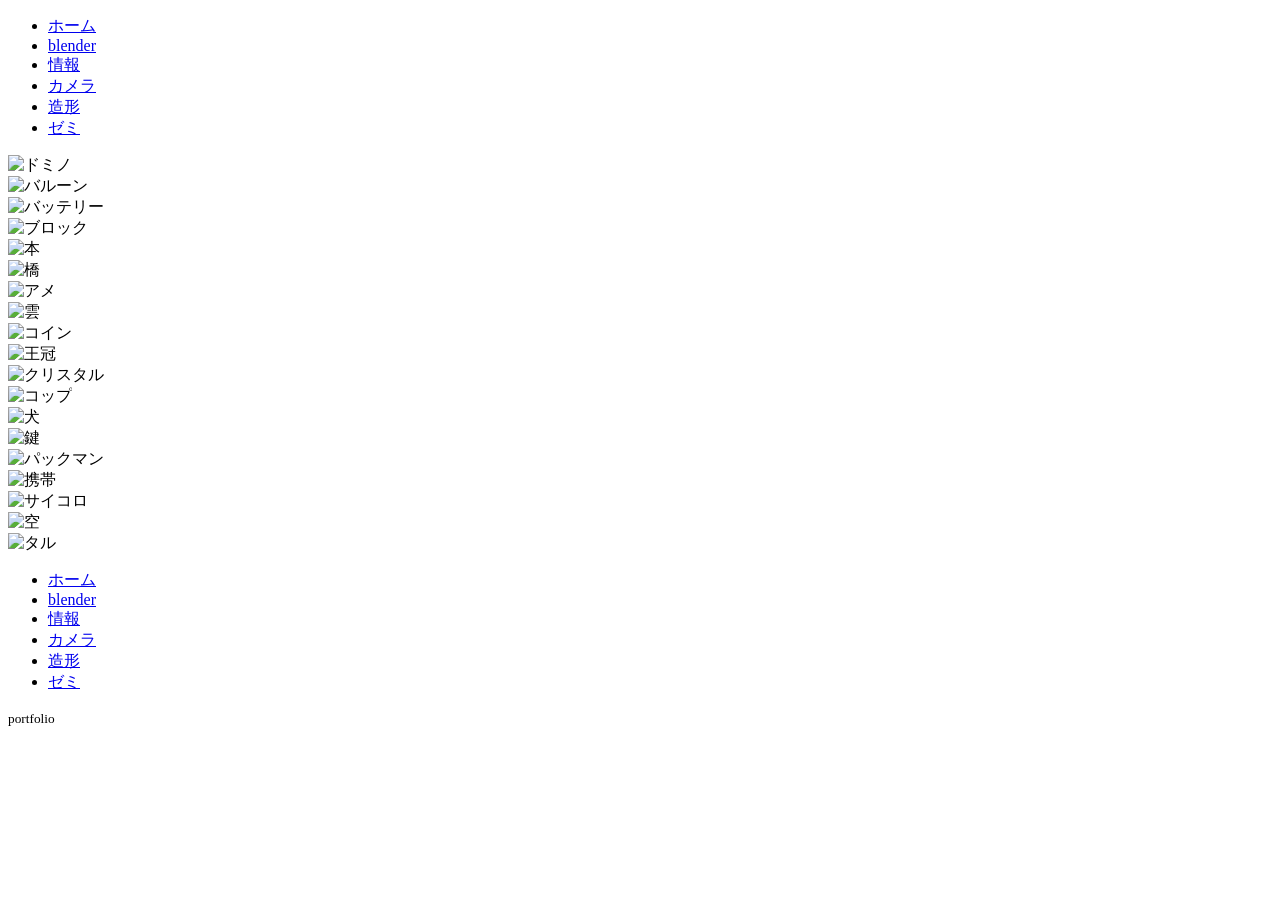
==== blender.html @ 0f18a7bf "Add files via upload" ====
<!DOCTYPE html>
<html lang="ja">
<head>
    <meta charset="UTF-8">
    <title>メニュー一覧</title>
    <meta name="description" content="複数ページに渡るデザインを通して、よりレベルアップしたコーディングとCSSの使い回し方を身につけましょう">
    <link rel="stylesheet" href="css/reset.css">
    <link rel="preconnect" href="https://fonts.googleapis.com">
    <link rel="preconnect" href="https://fonts.gstatic.com" crossorigin>
    <link href="https://fonts.googleapis.com/css2?family=Noto+Sans+JP:wght@100..900&display=swap" rel="stylesheet">
    <link rel="stylesheet" href="css/style.css">
</head>
<body>
    <header class="header">
    <nav class="header-nav">
        <ul class="header-nav-list">
            <li class="header-nav-item">
                <a href="index.html" class="header-nav-link">ホーム</a>
            </li>
            <li class="header-nav-item">
                <a href="blender.html" class="header-nav-link">blender</a>
            </li>
            <li class="header-nav-item">
                <a href="jyouhou.html" class="header-nav-link">情報</a>
            </li>
            <li class="header-nav-item">
                <a href="camera.html" class="header-nav-link">カメラ</a>
            </li>
            <li class="header-nav-item">
                <a href="zoukei.html" class="header-nav-link">造形</a>
            </li>
            <li class="header-nav-item">
                <a href="zemi.html" class="header-nav-link">ゼミ</a>
            </li>
        </ul>
    </nav>
 </header>
 <div class="kv_menu">
 </div>
 <main>
    <section class="menu section-wrap_detail">
        <div class="section-inner">
            <div class="menu-wrap">
                <div class="menu-item">
                    <div class="menu-img-box">
                        <img src="img/blnefer/domino.mp4" alt="ドミノ" class="menu-img">
                    </div>
                </div>
                <div class="menu-item">
                    <div class="menu-img-box">
                        <img src="img/blnefer/balloon.png" alt="バルーン" class="menu-img">
                    </div>
                </div>
                <div class="menu-item">
                    <div class="menu-img-box">
                        <img src="img/blnefer/battery.png" alt="バッテリー" class="menu-img">
                    </div>
                </div>
                <div class="menu-item">
                    <div class="menu-img-box">
                        <img src="img/blnefer/block.png" alt="ブロック" class="menu-img">
                    </div>
                </div>
                <div class="menu-item">
                    <div class="menu-img-box">
                        <img src="img/blnefer/book.png" alt="本" class="menu-img">
                    </div>
                </div>
                <div class="menu-item">
                    <div class="menu-img-box">
                        <img src="img/blnefer/bridge.png" alt="橋" class="menu-img">
                    </div>
                </div>
                <div class="menu-item">
                    <div class="menu-img-box">
                        <img src="img/blnefer/candy.png" alt="アメ" class="menu-img">
                    </div>
                </div>
                <div class="menu-item">
                    <div class="menu-img-box">
                        <img src="img/blnefer/cloud.png" alt="雲" class="menu-img">
                    </div>
                </div>
                <div class="menu-item">
                    <div class="menu-img-box">
                        <img src="img/blnefer/coin.png" alt="コイン" class="menu-img">
                    </div>
                </div>
                <div class="menu-item">
                    <div class="menu-img-box">
                        <img src="img/blnefer/crown.png" alt="王冠" class="menu-img">
                    </div>
                </div>
                <div class="menu-item">
                    <div class="menu-img-box">
                        <img src="img/blnefer/crystal.png" alt="クリスタル" class="menu-img">
                    </div>
                </div>
                <div class="menu-item">
                    <div class="menu-img-box">
                        <img src="img/blnefer/cup.png" alt="コップ" class="menu-img">
                    </div>
                </div>
                <div class="menu-item">
                    <div class="menu-img-box">
                        <img src="img/blnefer/dog.png" alt="犬" class="menu-img">
                    </div>
                </div>
                <div class="menu-item">
                    <div class="menu-img-box">
                        <img src="img/blnefer/key.png" alt="鍵" class="menu-img">
                    </div>
                </div>
                <div class="menu-item">
                    <div class="menu-img-box">
                        <img src="img/blnefer/packman.png" alt="パックマン" class="menu-img">
                    </div>
                </div>
                <div class="menu-item">
                    <div class="menu-img-box">
                        <img src="img/blnefer/phone.png" alt="携帯" class="menu-img">
                    </div>
                </div>
                <div class="menu-item">
                    <div class="menu-img-box">
                        <img src="img/blnefer/saikoro.png" alt="サイコロ" class="menu-img">
                    </div>
                </div>
                <div class="menu-item">
                    <div class="menu-img-box">
                        <img src="img/blnefer/sky.png" alt="空" class="menu-img">
                    </div>
                </div>
                <div class="menu-item">
                    <div class="menu-img-box">
                        <img src="img/blnefer/taru.png" alt="タル" class="menu-img">
                    </div>
                </div>
            </div>
        </div>
    </section>
 </main>

 <footer class="footer">
    <ul class="footer-nav-list">
        <li class="footer-nav-item">
            <a href="index.html" class="footer-nav-link">ホーム</a>
        </li>
        <li class="footer-nav-item">
            <a href="blender.html" class="footer-nav-link">blender</a>
        </li>
        <li class="footer-nav-item">
            <a href="jyouhou.html" class="footer-nav-link">情報</a>
        </li>
        <li class="footer-nav-item">
            <a href="camera.html" class="footer-nav-link">カメラ</a>
        </li>
        <li class="footer-nav-item">
            <a href="zoukei.html" class="footer-nav-link">造形</a>
        </li>
        <li class="footer-nav-item">
            <a href="zemi.html" class="footer-nav-link">ゼミ</a>
        </li>
    </ul>
    <p class="footer-copy">
        <small>portfolio</small>
    </p>
</footer>
</body>
</html>
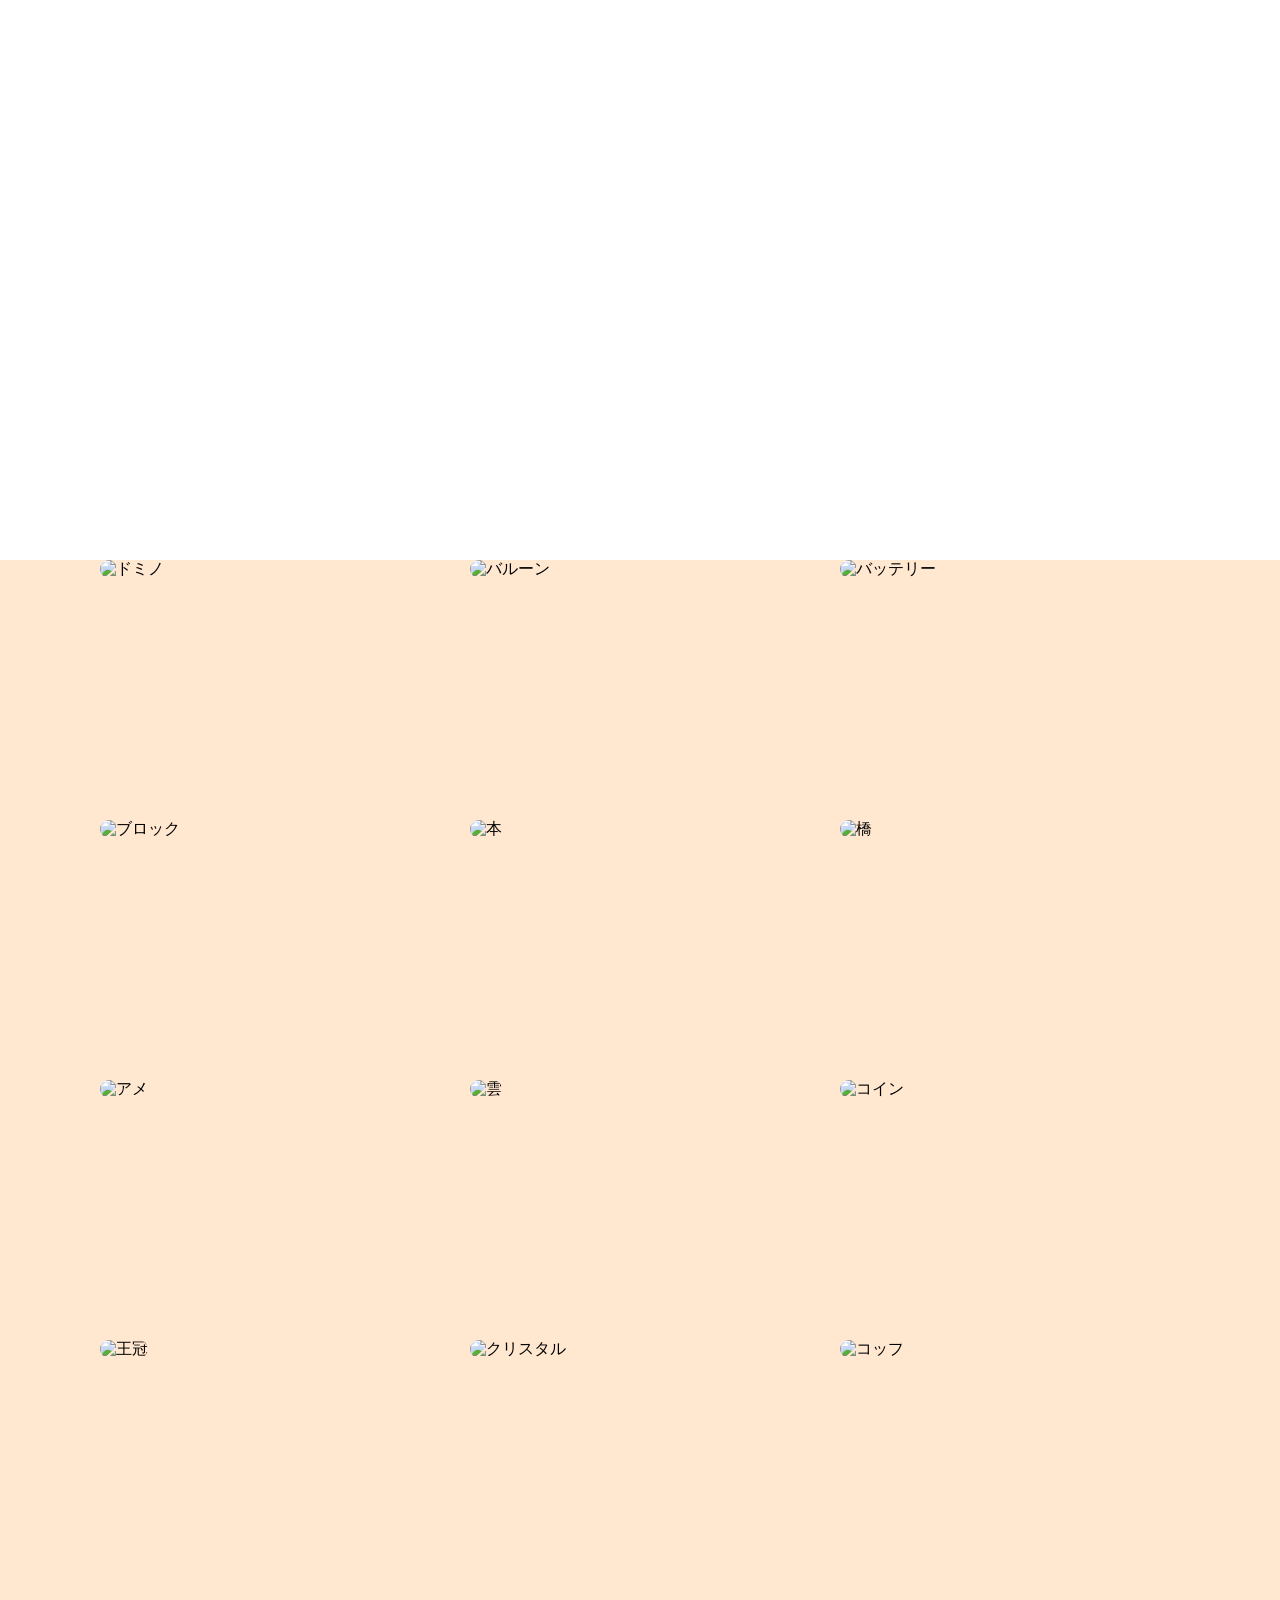
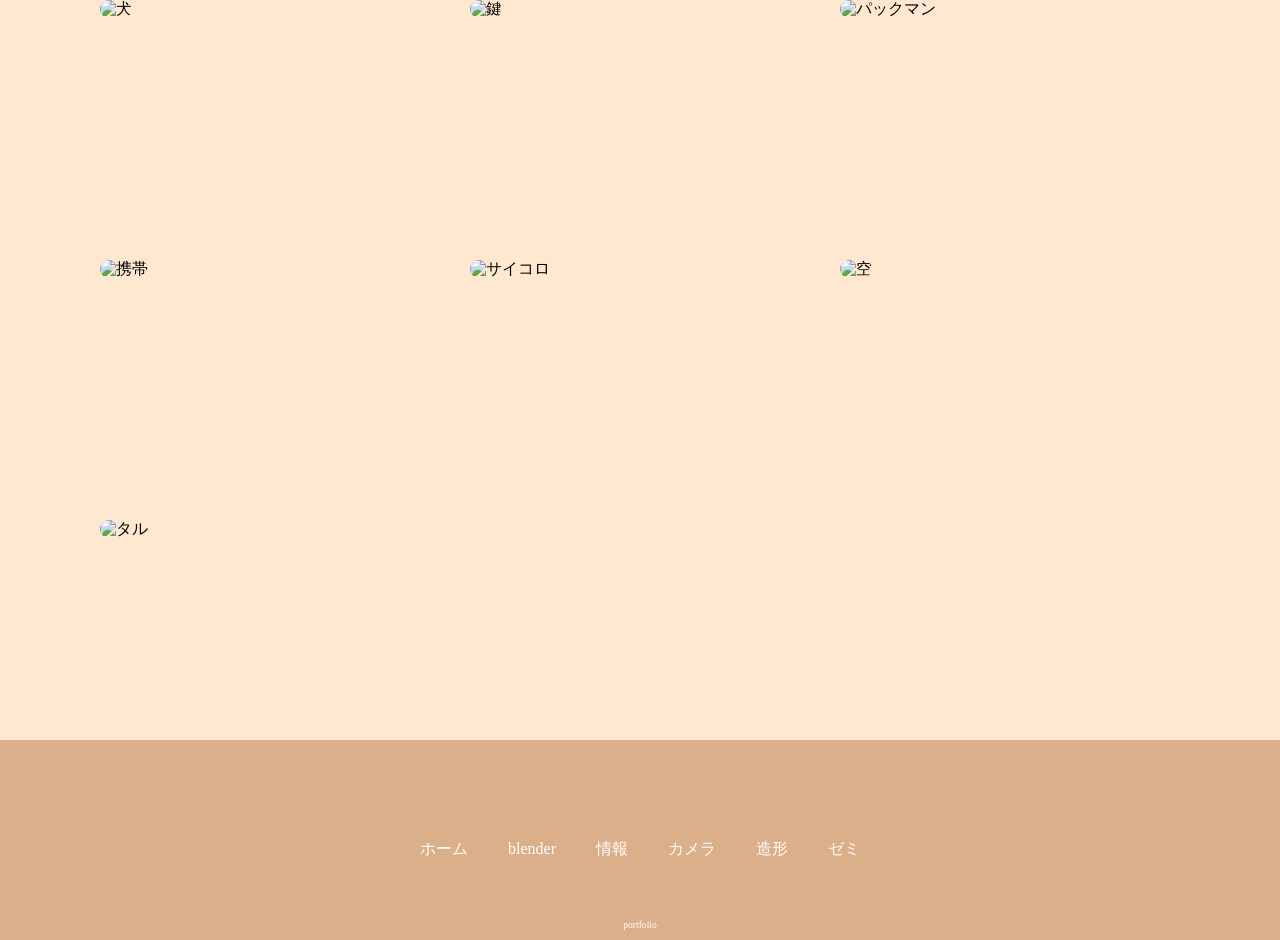
==== commit ff62c56c: "Add files via upload" ====
--- a/blender.html
+++ b/blender.html
@@ -2,7 +2,7 @@
 <html lang="ja">
 <head>
     <meta charset="UTF-8">
-    <title>メニュー一覧</title>
+    <title></title>
     <meta name="description" content="複数ページに渡るデザインを通して、よりレベルアップしたコーディングとCSSの使い回し方を身につけましょう">
     <link rel="stylesheet" href="css/reset.css">
     <link rel="preconnect" href="https://fonts.googleapis.com">
@@ -29,6 +29,7 @@
             <li class="header-nav-item">
                 <a href="zoukei.html" class="header-nav-link">造形</a>
             </li>
+       
             <li class="header-nav-item">
                 <a href="zemi.html" class="header-nav-link">ゼミ</a>
             </li>
@@ -43,97 +44,97 @@
             <div class="menu-wrap">
                 <div class="menu-item">
                     <div class="menu-img-box">
-                        <img src="img/blnefer/domino.mp4" alt="ドミノ" class="menu-img">
+                        <img src="img4/blender/domino.mp4" alt="ドミノ" class="menu-img">
                     </div>
                 </div>
                 <div class="menu-item">
                     <div class="menu-img-box">
-                        <img src="img/blnefer/balloon.png" alt="バルーン" class="menu-img">
+                        <img src="img3/blender/balloon.png" alt="バルーン" class="menu-img">
                     </div>
                 </div>
                 <div class="menu-item">
                     <div class="menu-img-box">
-                        <img src="img/blnefer/battery.png" alt="バッテリー" class="menu-img">
+                        <img src="img3/blender/battery.png" alt="バッテリー" class="menu-img">
                     </div>
                 </div>
                 <div class="menu-item">
                     <div class="menu-img-box">
-                        <img src="img/blnefer/block.png" alt="ブロック" class="menu-img">
+                        <img src="img3/blender/block.png" alt="ブロック" class="menu-img">
                     </div>
                 </div>
                 <div class="menu-item">
                     <div class="menu-img-box">
-                        <img src="img/blnefer/book.png" alt="本" class="menu-img">
+                        <img src="img3/blender/book.png" alt="本" class="menu-img">
                     </div>
                 </div>
                 <div class="menu-item">
                     <div class="menu-img-box">
-                        <img src="img/blnefer/bridge.png" alt="橋" class="menu-img">
+                        <img src="img3/blender/bridge.png" alt="橋" class="menu-img">
                     </div>
                 </div>
                 <div class="menu-item">
                     <div class="menu-img-box">
-                        <img src="img/blnefer/candy.png" alt="アメ" class="menu-img">
+                        <img src="img3/blender/candy.png" alt="アメ" class="menu-img">
                     </div>
                 </div>
                 <div class="menu-item">
                     <div class="menu-img-box">
-                        <img src="img/blnefer/cloud.png" alt="雲" class="menu-img">
+                        <img src="img3/blender/cloud.png" alt="雲" class="menu-img">
                     </div>
                 </div>
                 <div class="menu-item">
                     <div class="menu-img-box">
-                        <img src="img/blnefer/coin.png" alt="コイン" class="menu-img">
+                        <img src="img3/blender/coin.png" alt="コイン" class="menu-img">
                     </div>
                 </div>
                 <div class="menu-item">
                     <div class="menu-img-box">
-                        <img src="img/blnefer/crown.png" alt="王冠" class="menu-img">
+                        <img src="img4/blender/crown.png" alt="王冠" class="menu-img">
                     </div>
                 </div>
                 <div class="menu-item">
                     <div class="menu-img-box">
-                        <img src="img/blnefer/crystal.png" alt="クリスタル" class="menu-img">
+                        <img src="img4/blender/crystal.png" alt="クリスタル" class="menu-img">
                     </div>
                 </div>
                 <div class="menu-item">
                     <div class="menu-img-box">
-                        <img src="img/blnefer/cup.png" alt="コップ" class="menu-img">
+                        <img src="img4/blender/cup.png" alt="コップ" class="menu-img">
                     </div>
                 </div>
                 <div class="menu-item">
                     <div class="menu-img-box">
-                        <img src="img/blnefer/dog.png" alt="犬" class="menu-img">
+                        <img src="img4/blender/dog.png" alt="犬" class="menu-img">
                     </div>
                 </div>
                 <div class="menu-item">
                     <div class="menu-img-box">
-                        <img src="img/blnefer/key.png" alt="鍵" class="menu-img">
+                        <img src="img4/blender/key.png" alt="鍵" class="menu-img">
                     </div>
                 </div>
                 <div class="menu-item">
                     <div class="menu-img-box">
-                        <img src="img/blnefer/packman.png" alt="パックマン" class="menu-img">
+                        <img src="img4/blender/packman.png" alt="パックマン" class="menu-img">
                     </div>
                 </div>
                 <div class="menu-item">
                     <div class="menu-img-box">
-                        <img src="img/blnefer/phone.png" alt="携帯" class="menu-img">
+                        <img src="img4/blender/phone.png" alt="携帯" class="menu-img">
                     </div>
                 </div>
                 <div class="menu-item">
                     <div class="menu-img-box">
-                        <img src="img/blnefer/saikoro.png" alt="サイコロ" class="menu-img">
+                        <img src="img4/blender/saikoro.png" alt="サイコロ" class="menu-img">
                     </div>
                 </div>
                 <div class="menu-item">
                     <div class="menu-img-box">
-                        <img src="img/blnefer/sky.png" alt="空" class="menu-img">
+                        <img src="img4/blender/sky.png" alt="空" class="menu-img">
                     </div>
                 </div>
                 <div class="menu-item">
                     <div class="menu-img-box">
-                        <img src="img/blnefer/taru.png" alt="タル" class="menu-img">
+                        <img src="img4/blender/taru.png" alt="タル" class="menu-img">
                     </div>
                 </div>
             </div>
@@ -158,6 +159,7 @@
         <li class="footer-nav-item">
             <a href="zoukei.html" class="footer-nav-link">造形</a>
         </li>
+      
         <li class="footer-nav-item">
             <a href="zemi.html" class="footer-nav-link">ゼミ</a>
         </li>
--- a/css/style.css
+++ b/css/style.css
@@ -0,0 +1,408 @@
+@charset "UTF-8";
+
+.body{
+    font-family: "Noto Sans JP", sans-serif;
+  font-optical-sizing: auto;
+  font-weight: 400
+}
+/*section*/
+.section-wrap{
+    padding: 80px 0;
+}
+.section-inner{
+    width: 1080px;
+    margin: 0 auto;
+}
+
+.section-ttl{
+    font-size: 60px;
+    font-weight: bold;
+    text-align: center;
+    color: #dbaf89;
+    position: relative;
+}
+/*.section-ttl._concept::before{
+    content: "コンセプト";
+    color: #000;
+    font-size: 18px;
+    position: absolute;
+    bottom: 100%;
+    left: 50%;
+    transform: translate(-50%);
+}
+
+.section-ttl._blender::before{
+    content: "blender";
+    color: #000;
+    font-size: 18px;
+    position: absolute;
+    bottom: 100%;
+    left: 50%;
+    transform: translate(-50%);
+}
+.section-ttl.__jyouhou::before{
+    content: "情報";
+    color: #000;
+    font-size: 18px;
+    position: absolute;
+    bottom: 100%;
+    left: 50%;
+    transform: translate(-50%);
+}
+.section-ttl.__access::before{
+    content: "アクセス";
+    color: #000;
+    font-size: 18px;
+    position: absolute;
+    bottom: 100%;
+    left: 50%;
+    transform: translate(-50%);
+}
+/*btn*/
+.btn{
+    margin-top: 60px;
+    text-align: center;
+}
+.btn-link{
+    display: inline-block;
+    padding: 14px 32px;
+    border: 1px solid #DBAF89;
+    border-radius: 28px;
+    font-weight: bold;
+}
+/*icon*/
+.icon-list{
+    display: flex;
+}
+.icon-item +.icon-item{
+    margin-left: 16px;
+}
+
+/*header*/
+.header{
+    display: flex;
+    justify-content: center;
+    align-items: center;
+    color: #fff;
+    width: 90%;
+    position: absolute;
+    top: 40px;
+    left: 5px;
+    z-index: 100;
+}
+.header-logo{
+    width: 160px;
+}
+.header-nav-list{
+    display: flex;
+}
+.header-nav-item + .header-nav-item{
+    margin-left: 40px;
+}
+/*kv*/
+.kv{
+    width: 100px;
+    position: relative;
+}
+.kv_index{
+    height: 768px;
+    background-image: url(../img/portfoliopng.png);
+    background-repeat: no-repeat;
+    background-position: center;
+}
+.kv_menu{
+    height: 500px;
+    background-image: url(../img/neonsign.png);
+    background-repeat: no-repeat;
+    background-position: center;
+}
+.kv_info{
+    height: 500px;
+    background-image: url(../img/jyouhou.png);
+    background-repeat: no-repeat;
+    background-position: center;
+}
+.kv_zemi{
+    height: 500px;
+    background-image: url(../img/zemi.png);
+    background-repeat: no-repeat;
+    background-position: center;
+}
+.kv_camera{
+    height: 500px;
+    background-image: url(../img/camera１.png);
+    background-repeat: no-repeat;
+    background-position: center;
+}
+.kv_eizou{
+    height: 500px;
+    background-image: url(../img/eizou.png);
+    background-repeat: no-repeat;
+    background-position: center;
+}
+.kv_zoukei{
+    height: 500px;
+    background-image: url(../img/zoukei.png);
+    background-repeat: no-repeat;
+    background-position: center;
+}
+.kv-copy, .kv-detail{
+   position: absolute;
+    top: 50%;
+    left: 50%;
+    transform: translate(-50%, -50%);
+}
+.kv-detail .section-ttl{
+    color: #fff;
+}
+.kv-detail .section-ttl::before{
+    color: #fff;
+}
+/*concept*/
+.concept-txt-main{
+    font-size: 32px;
+    font-weight: bold;
+    text-align: center;
+    margin-top: 40px;
+}
+.concept-txt-sub{
+    margin-top: 24px;
+    text-align: center;
+}
+.concept-img-box{
+    height: 350px;
+    margin-top: 80px;
+}
+.concept-img{
+    object-fit: cover;
+    object-position: top;
+}
+.concept-detail-wrap{
+    display: flex;
+    justify-content: space-between;
+    align-items: center;
+    margin-top: 80px;
+}
+.concept-detail-content{
+    width: 400px;
+}
+.concept-detail-ttl{
+    font-size: 32px;
+    font-weight: bold;
+}
+.concept-detail-img-txt{
+    margin-top: 40px;
+}
+.concept-detail-img-wrap{
+    display: flex;
+    width: 580px;
+}
+.concept-detail-img-box{
+    width: 280px;
+    height: 390px;
+}
+.concept-detail-img-box:nth-child(1){
+    margin-top: 60px;
+}
+.concept-detail-img-box:nth-child(2){
+    margin: 0 0 60px 20px;
+}
+.concept-detail-img{
+    object-fit: cover;
+    border-radius: 10px;
+}
+
+/*menu*/
+.menu{
+    background-color: #ffe7d0
+}
+.menu._detail{
+    background-color: #fff;
+}
+
+.menu-wrap{
+    display: flex;
+    justify-content: space-between;
+    flex-wrap: wrap;
+    margin-top: 60px;
+}
+
+.menu-item{
+    width: 340px;
+}
+.menu-item:nth-of-type(n + 4){
+    margin-top: 40px;
+}
+.menu-img-box{
+    height: 220px;
+}
+.menu-img{
+    border-radius: 10px;
+    object-fit: cover;
+}
+
+.menu-content{
+    margin-top: 16px;
+}
+/*.menu-txt{
+    font-size: 18px;
+    font-weight: bold;
+}
+.menu-price{
+    margin-top: 8px;
+}
+/*info*/
+.info-list{
+    margin-top: 60px;
+}
+.info-list_detail{
+    margin-top: 0;
+}
+.info-item{
+    border-bottom: 1px solid #BCBCBC;
+}
+.info-item + .info-item{
+    margin-top: 40px;
+}
+.info-tag{
+    font-size: 12px;
+    margin-left: 24px;
+    padding: 4px 8px;
+}
+.info-tag.__orange{
+    border: 1px solid #FF9F51;
+    color: #FF9F51;
+}
+.info-tag.__red{
+    border: 1px solid #ba0000;
+    color: #BA0000;
+}
+.info-txt{
+    margin-top: 16px;
+    padding-bottom: 16px;
+}
+/*page-btn*/
+.page-btn-list{
+    display: flex;
+    justify-content: center;
+    align-items: center;
+    margin-top: 60px;
+}
+.page-btn-item{
+    border: 1px solid #707070;
+}
+.page-btn-item__current{
+    border: none;
+    background-color: #FEE7D0;
+}
+.page-btn-item + .page-btn-item{
+    margin-left: 8px;
+}
+.page-btn-link{
+    display: block;
+    padding: 8px 16px;
+}
+/*info-single*/
+.info-single-head{
+    border-bottom: 1px solid #BCBCBC;
+}
+.info-single .info-tag{
+    font-size: 16px;
+}
+.info-single .info-txt{
+    font-size: 24px;
+    font-weight: bold;
+}
+.info-single-content p {
+    margin-top: 24px;
+}
+.info-single-content img{
+    margin-top: 40px;
+    object-fit: cover;
+    height: 560px;
+    width: 100%;
+}
+/*access*/
+.access{
+    background-color: #FEE7D0;
+}
+.access-content{
+    display: flex;
+    justify-content: center;
+    align-items: center;
+    margin-top: 60px;
+}
+.access-content-img-box{
+    max-width: 512px;
+    width: 100%;
+    height: 300px;
+}
+.access-content-img{
+    object-fit: cover;
+    border-radius: 10px;
+}
+.access-content-txt-box{
+    margin-left: 60px;
+}
+.access-content-txt-logo-box{
+    margin-top: 16px;
+}
+/*footer*/
+.footer{
+    background-color: #DBAF89;
+    color: #fff;
+    padding-top: 60px;
+}
+.footer-logo-box{
+    width: 160px;
+    margin: 0 auto;
+}
+.footer-nav-list{
+    display: flex;
+    justify-content: center;
+    margin-top: 40px;
+}
+.footer-nav-item + .footer-nav-item{
+    margin-left: 40px;
+}
+.footer .icon-list{
+    justify-content: center;
+}
+.footer .icon{
+    margin-top: 40px;
+}
+.footer-copy{
+    font-size: 12px;
+    text-align: center;
+    margin-top: 60px;
+    padding-bottom: 8px;
+}
+
+/* 動画全体の横幅を指定するためのdiv */
+.video-wrap {
+  max-width: 50%; /* ここに動画の横幅を指定 */
+}
+
+/* 動画を囲うdiv */
+.video {
+  position: relative;
+  width:100%; /* 横幅は100%で固定 */
+  height:0; /* 高さは0にしておく(padding-topで高さを指定するため) */
+  padding-top: 56.25%; /* 高さを指定(16:9) */
+}
+
+/* YouTube埋め込み用のiframe */
+.video iframe{
+  position: absolute;
+  top: 0;
+  left: 50%;
+  width: 100%;
+  height: 100%;
+}
+
+.items-img{
+	display: flex;
+	flex-wrap: wrap;
+	justify-content: center;
+    text-align: center;
+}
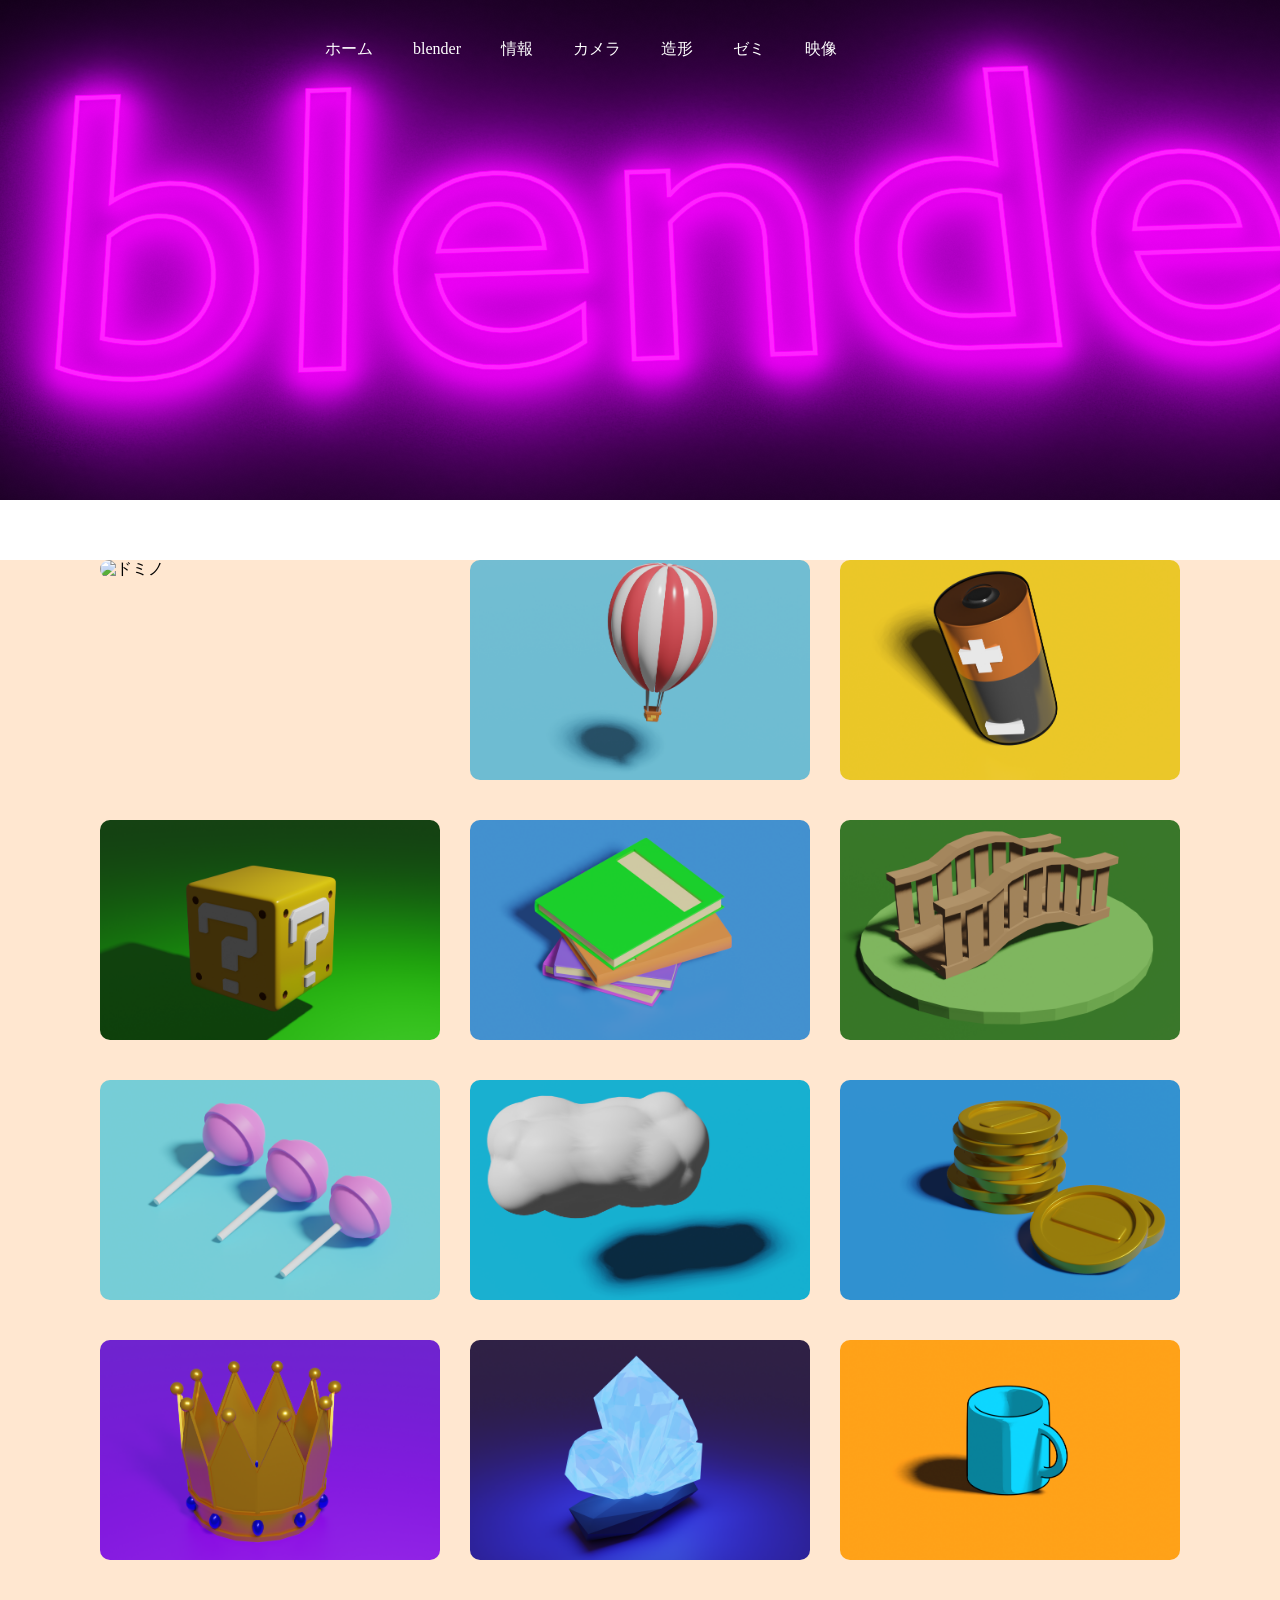
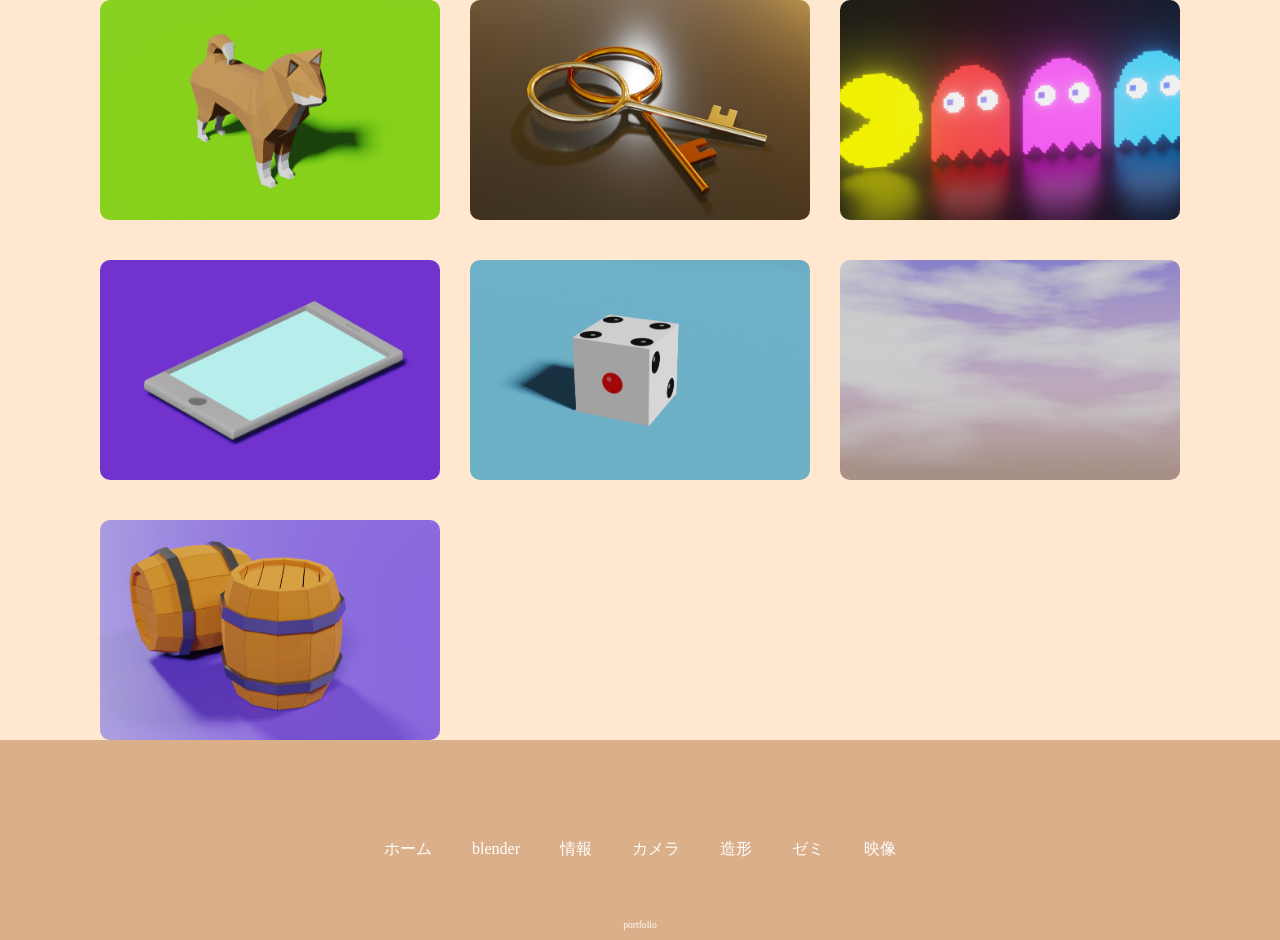
==== commit 1d5a7273: "Add files via upload" ====
--- a/blender.html
+++ b/blender.html
@@ -33,6 +33,9 @@
             <li class="header-nav-item">
                 <a href="zemi.html" class="header-nav-link">ゼミ</a>
             </li>
+            <li class="header-nav-item">
+            <a href="eizou.html" class="header-nav-link">映像</a>
+        </li>
         </ul>
     </nav>
  </header>
@@ -163,6 +166,9 @@
         <li class="footer-nav-item">
             <a href="zemi.html" class="footer-nav-link">ゼミ</a>
         </li>
+        <li class="footer-nav-item">
+            <a href="eizou.html" class="footer-nav-link">映像</a>
+        </li>
     </ul>
     <p class="footer-copy">
         <small>portfolio</small>
--- a/css/style.css
+++ b/css/style.css
@@ -384,25 +384,16 @@
 }
 
 /* 動画を囲うdiv */
-.video {
+.youtube-variable{
   position: relative;
-  width:100%; /* 横幅は100%で固定 */
-  height:0; /* 高さは0にしておく(padding-topで高さを指定するため) */
-  padding-top: 56.25%; /* 高さを指定(16:9) */
-}
-
-/* YouTube埋め込み用のiframe */
-.video iframe{
+  width: 100%;
+  padding-top: 56.25%;
+}
+
+.youtube-variable iframe{
   position: absolute;
   top: 0;
-  left: 50%;
+  left: 0;
   width: 100%;
   height: 100%;
 }
-
-.items-img{
-	display: flex;
-	flex-wrap: wrap;
-	justify-content: center;
-    text-align: center;
-}
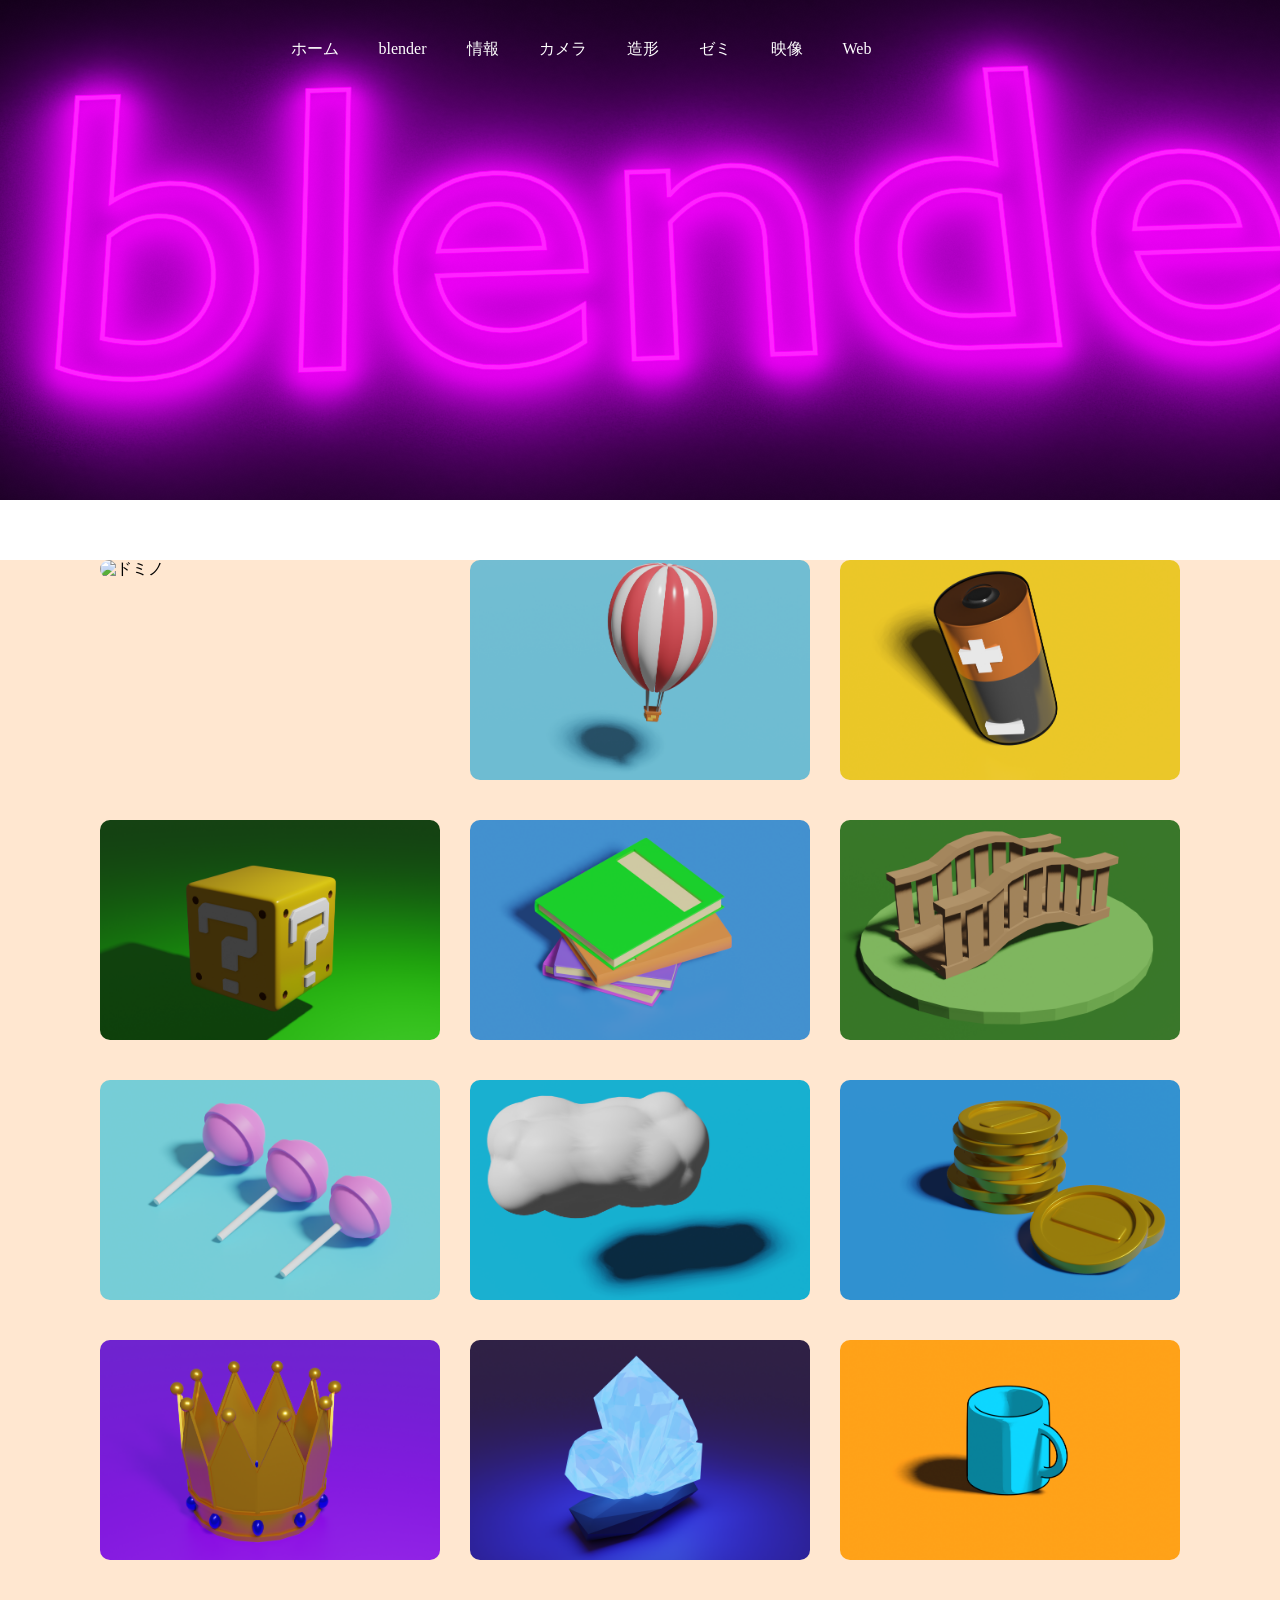
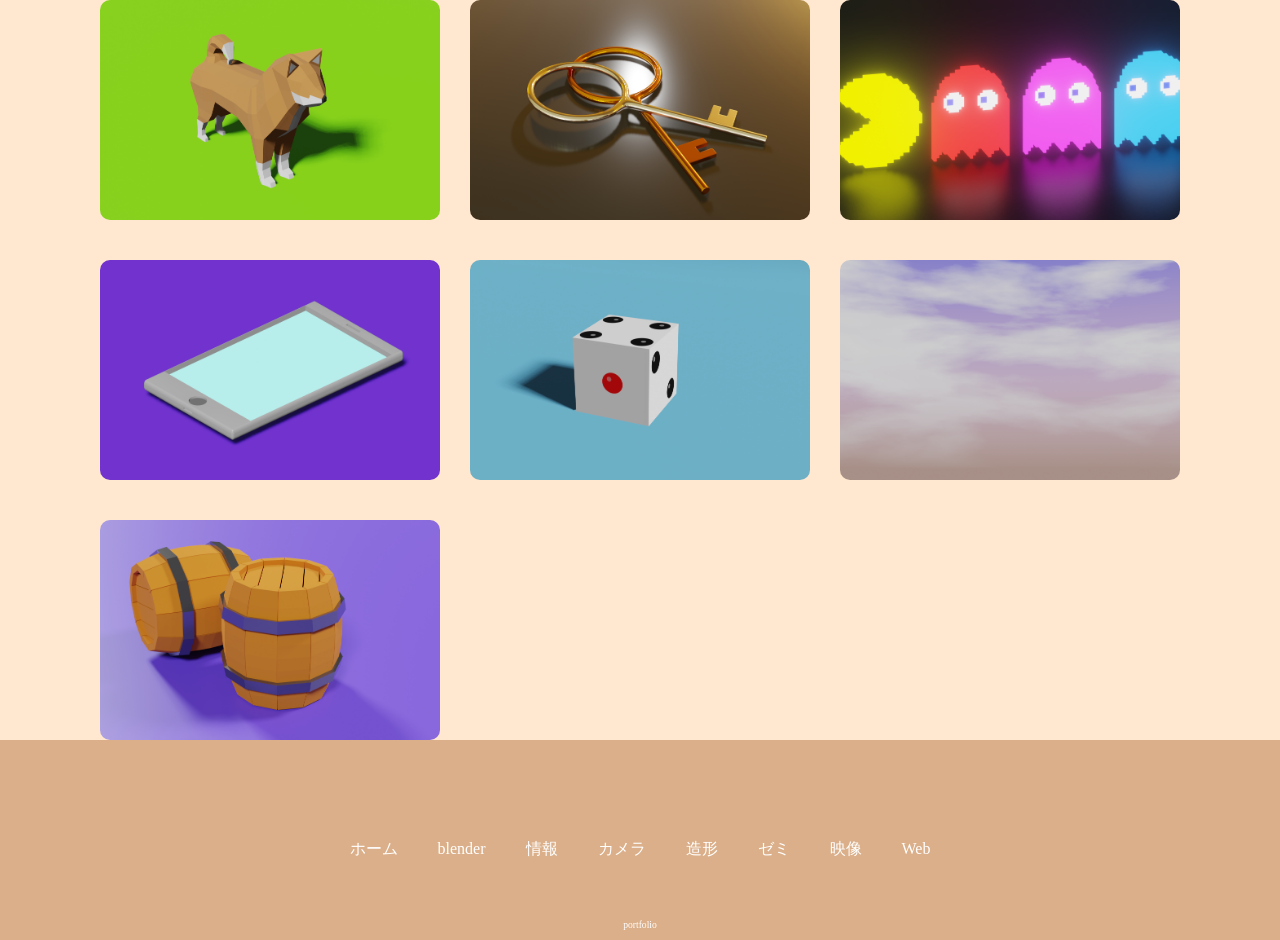
==== commit 24092d85: "Add files via upload" ====
--- a/blender.html
+++ b/blender.html
@@ -35,6 +35,9 @@
             </li>
             <li class="header-nav-item">
             <a href="eizou.html" class="header-nav-link">映像</a>
+        </li>
+        <li class="header-nav-item">
+            <a href="web.html" class="header-nav-link">Web</a>
         </li>
         </ul>
     </nav>
@@ -169,6 +172,9 @@
         <li class="footer-nav-item">
             <a href="eizou.html" class="footer-nav-link">映像</a>
         </li>
+        <li class="footer-nav-item">
+            <a href="web.html" class="footer-nav-link">Web</a>
+        </li>
     </ul>
     <p class="footer-copy">
         <small>portfolio</small>
